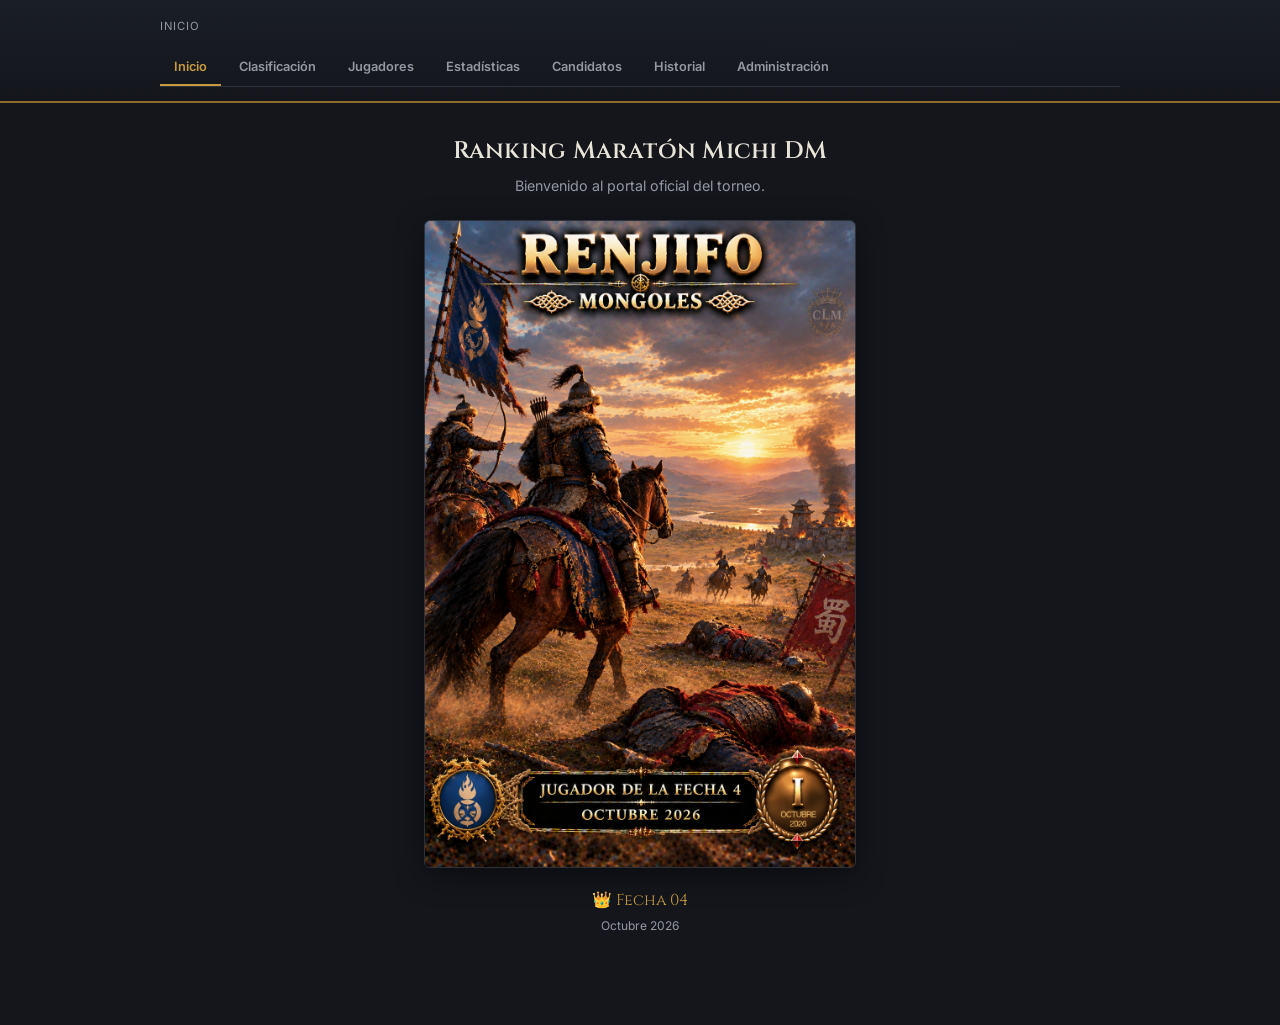
==== index.html @ d0046909 "Update index.html" ====
<!DOCTYPE html>
<html lang="es">
<head>
<!-- Google Tag Manager -->
<script>(function(w,d,s,l,i){w[l]=w[l]||[];w[l].push({'gtm.start':
new Date().getTime(),event:'gtm.js'});var f=d.getElementsByTagName(s)[0],
j=d.createElement(s),dl=l!='dataLayer'?'&l='+l:'';j.async=true;j.src=
'https://www.googletagmanager.com/gtm.js?id='+i+dl;f.parentNode.insertBefore(j,f);
})(window,document,'script','dataLayer','GTM-WNLR39PS');</script>
<!-- End Google Tag Manager -->

<meta charset="UTF-8">
<meta name="viewport" content="width=device-width, initial-scale=1.0">
<title>Inicio — Comunidad AoE II</title>
<link rel="icon" href="data:,">
<link rel="stylesheet" href="css/estilo.css">

<!-- Configuración PWA e Ícono de Inicio -->
<link rel="manifest" href="manifest.json">
<meta name="theme-color" content="#14161c">
<meta name="mobile-web-app-capable" content="yes">
<meta name="apple-mobile-web-app-status-bar-style" content="black-translucent">
<meta name="apple-mobile-web-app-title" content="Maratón Michi">
<link rel="apple-touch-icon" href="imagenes/icono-192.png">

<!-- Registro del Service Worker -->
<script>
  if ('serviceWorker' in navigator) {
    navigator.serviceWorker.register('./sw.js');
  }
</script>

<style>
  .bienvenida { text-align: center; padding: 10px 0 24px; }
  .bienvenida h1 { font-size: 1.6rem; color: var(--text); margin-bottom: 6px; }
  .bienvenida .lema { color: var(--text-dim); font-size: 0.95rem; }
  .galardon-destacado { text-align: center; }
  .galardon-destacado img {
    max-width: 100%; max-height: 72vh; border-radius: 6px;
    border: 1px solid var(--line); box-shadow: 0 8px 30px rgba(0,0,0,0.45);
  }
  .galardon-destacado .etiqueta {
    margin-top: 14px; font-family: 'Cinzel', serif; color: var(--gold); font-size: 1.05rem;
  }
  .galardon-destacado .subetiqueta { color: var(--text-dim); font-size: 0.8rem; margin-top: 4px; }
</style>
</head>
<body>
<!-- Google Tag Manager (noscript) -->
<noscript><iframe src="https://www.googletagmanager.com/ns.html?id=GTM-WNLR39PS"
height="0" width="0" style="display:none;visibility:hidden"></iframe></noscript>
<!-- End Google Tag Manager (noscript) -->

<header class="topbar">
  <div class="brand">
    <span class="sub">Inicio</span>
  </div>
  <nav class="tabs">
    <a href="index.html" class="active">Inicio</a>
    <a href="clasificacion.html">Clasificación</a>
    <a href="jugador.html">Jugadores</a>
    <a href="estadisticas.html">Estadísticas</a>
    <a href="candidatos.html">Candidatos</a>
    <a href="historial.html">Historial</a>
    <a href="admin.html">Administración</a>
  </nav>
</header>

<main>
  <div class="bienvenida">
    <h1>Ranking Maratón Michi DM</h1>
    <div class="lema">Bienvenido al portal oficial del torneo.</div>
  </div>

  <div id="contenedor-galardon" class="galardon-destacado">
    <div class="empty-state">Cargando…</div>
  </div>
</main>

<nav class="mobile-nav">
  <a href="index.html" class="active"><span class="icon">🏠</span>Inicio</a>
  <a href="clasificacion.html"><span class="icon">🏆</span>Ranking</a>
  <a href="jugador.html"><span class="icon">🧑‍🤝‍🧑</span>Jugadores</a>
  <a href="estadisticas.html"><span class="icon">📈</span>Stats</a>
  <a href="candidatos.html"><span class="icon">⭐</span>Candidatos</a>
  <a href="historial.html"><span class="icon">📜</span>Historial</a>
</nav>

<script src="js/datos.js"></script>
<script>
(async function init() {
  const datos = await cargarDatos();
  const cont = document.getElementById("contenedor-galardon");

  const lista = datos.jornadasImagenes || [];
  const conGalardon = lista.filter(j => j.imagenGalardon);
  if (conGalardon.length === 0) {
    cont.innerHTML = `<div class="empty-state">Todavía no se ha publicado ningún galardón.</div>`;
    return;
  }

  conGalardon.sort((a, b) =>
    claveOrden({ anio: b.anio, mes: b.mes, jornada: b.jornada, numeroPartida: 0 }) -
    claveOrden({ anio: a.anio, mes: a.mes, jornada: a.jornada, numeroPartida: 0 })
  );
  const ultima = conGalardon[0];

  cont.innerHTML = `
    <img src="${ultima.imagenGalardon}" alt="Galardón ${ultima.jornada}">
    <div class="etiqueta">👑 ${ultima.jornada}</div>
    <div class="subetiqueta">${NOMBRES_MES[ultima.mes]} ${ultima.anio}</div>
  `;
})();
</script>
</body>
</html>
---- css/estilo.css ----
@import url('https://fonts.googleapis.com/css2?family=Cinzel:wght@500;600;700&family=Inter:wght@400;500;600;700&display=swap');

:root {
  --bg: #14161c;
  --panel: #1c2027;
  --panel-raised: #232833;
  --line: #2c313c;
  --gold: #c69b3d;
  --gold-dim: #8a6d2c;
  --patina: #3f7069;
  --patina-bright: #5fa89e;
  --text: #e9e4d8;
  --text-dim: #9498a3;
  --win: #5fa87a;
  --loss: #b0554f;
  --radius: 3px;
}

* { box-sizing: border-box; }

html, body {
  margin: 0;
  padding: 0;
  background: var(--bg);
  color: var(--text);
  font-family: 'Inter', sans-serif;
  font-size: 15px;
  line-height: 1.5;
}

h1, h2, h3, .display {
  font-family: 'Cinzel', serif;
  font-weight: 600;
  letter-spacing: 0.01em;
  color: var(--text);
  margin: 0;
}

a { color: var(--patina-bright); text-decoration: none; }
a:hover { text-decoration: underline; }

/* ---------- Cabecera ---------- */
.topbar {
  background: linear-gradient(180deg, #1a1e26 0%, #14161c 100%);
  border-bottom: 2px solid var(--gold-dim);
  padding: 18px 20px 14px;
}
.topbar .brand {
  display: flex;
  align-items: baseline;
  gap: 10px;
  max-width: 960px;
  margin: 0 auto;
}
.topbar .brand h1 {
  font-size: 1.3rem;
  color: var(--gold);
}
.topbar .brand .sub {
  font-size: 0.75rem;
  color: var(--text-dim);
  text-transform: uppercase;
  letter-spacing: 0.08em;
}

nav.tabs {
  max-width: 960px;
  margin: 14px auto 0;
  display: flex;
  gap: 4px;
  border-bottom: 1px solid var(--line);
  overflow-x: auto;
}
nav.tabs a {
  color: var(--text-dim);
  font-size: 0.85rem;
  font-weight: 600;
  padding: 8px 14px;
  border-bottom: 2px solid transparent;
  white-space: nowrap;
}
nav.tabs a.active, nav.tabs a:hover {
  color: var(--gold);
  border-bottom-color: var(--gold);
  text-decoration: none;
}

/* ---------- Layout general ---------- */
main {
  max-width: 960px;
  margin: 0 auto;
  padding: 20px 16px 90px;
}

.section-head {
  display: flex;
  justify-content: space-between;
  align-items: baseline;
  margin-bottom: 12px;
  flex-wrap: wrap;
  gap: 8px;
}
.section-head h2 { font-size: 1.05rem; }
.section-head .meta { font-size: 0.8rem; color: var(--text-dim); }

.filters {
  display: flex;
  gap: 10px;
  align-items: center;
  margin-bottom: 16px;
  flex-wrap: wrap;
}
.filters select {
  background: var(--panel-raised);
  color: var(--text);
  border: 1px solid var(--line);
  border-radius: var(--radius);
  padding: 6px 10px;
  font-family: inherit;
  font-size: 0.85rem;
}

/* ---------- Tabla de clasificación ---------- */
.standings {
  border: 1px solid var(--line);
  border-radius: var(--radius);
  overflow: hidden;
  background: var(--panel);
}
.standings-row {
  display: grid;
  grid-template-columns: 34px 1fr auto;
  align-items: center;
  gap: 12px;
  padding: 11px 14px;
  border-bottom: 1px solid var(--line);
  border-left: 3px solid transparent;
}
.standings-row:last-child { border-bottom: none; }
.standings-row:hover { background: var(--panel-raised); }
.standings-row.rank-1 { border-left-color: var(--gold); }
.standings-row.rank-2 { border-left-color: #a3a8b3; }
.standings-row.rank-3 { border-left-color: #a06a3d; }

.rank-num {
  font-family: 'Cinzel', serif;
  font-size: 1.05rem;
  color: var(--text-dim);
  text-align: center;
}
.rank-1 .rank-num { color: var(--gold); }

.player-cell .name {
  font-weight: 600;
  font-size: 0.95rem;
}
.player-cell .name a { color: var(--text); }
.player-cell .subline {
  font-size: 0.75rem;
  color: var(--text-dim);
  margin-top: 2px;
}

.stat-cell {
  text-align: right;
  display: flex;
  gap: 16px;
  align-items: baseline;
}
.stat-cell .pts {
  font-size: 1.1rem;
  font-weight: 700;
  color: var(--gold);
  min-width: 34px;
}
.stat-cell .vpj {
  font-size: 0.75rem;
  color: var(--text-dim);
}

/* ---------- Tarjetas de perfil ---------- */
.profile-header {
  display: flex;
  align-items: center;
  gap: 16px;
  margin-bottom: 18px;
  padding-bottom: 16px;
  border-bottom: 1px solid var(--line);
}
.profile-header .avatar {
  width: 56px;
  height: 56px;
  border-radius: 50%;
  background: linear-gradient(135deg, var(--gold-dim), var(--patina));
  display: flex;
  align-items: center;
  justify-content: center;
  font-family: 'Cinzel', serif;
  font-size: 1.4rem;
  font-weight: 700;
  color: var(--bg);
  flex-shrink: 0;
}
.profile-header h1 { font-size: 1.4rem; }
.profile-header .tagline { font-size: 0.8rem; color: var(--text-dim); margin-top: 3px; }

.stat-grid {
  display: grid;
  grid-template-columns: repeat(auto-fit, minmax(100px, 1fr));
  gap: 1px;
  background: var(--line);
  border: 1px solid var(--line);
  border-radius: var(--radius);
  overflow: hidden;
  margin-bottom: 20px;
}
.stat-tile {
  background: var(--panel);
  padding: 12px 10px;
  text-align: center;
}
.stat-tile .num {
  font-family: 'Cinzel', serif;
  font-size: 1.3rem;
  color: var(--gold);
  display: block;
}
.stat-tile .label {
  font-size: 0.68rem;
  color: var(--text-dim);
  margin-top: 3px;
  display: block;
}

.breakdown-list { display: flex; flex-direction: column; gap: 8px; margin-bottom: 22px; }
.breakdown-row {
  display: grid;
  grid-template-columns: 1fr auto 60px;
  align-items: center;
  gap: 10px;
  font-size: 0.85rem;
}
.breakdown-row .bar-track {
  grid-column: 1 / -1;
  height: 6px;
  background: var(--panel-raised);
  border-radius: 3px;
  overflow: hidden;
  margin-top: 2px;
}
.breakdown-row .bar-fill { height: 100%; background: var(--patina); }
.breakdown-row .wr { text-align: right; color: var(--text-dim); font-size: 0.78rem; }

.match-item {
  display: flex;
  justify-content: space-between;
  align-items: center;
  padding: 10px 0;
  border-bottom: 1px solid var(--line);
  font-size: 0.85rem;
}
.match-item:last-child { border-bottom: none; }
.match-badge {
  display: inline-block;
  width: 8px; height: 8px;
  border-radius: 50%;
  margin-right: 8px;
}
.match-badge.win { background: var(--win); }
.match-badge.loss { background: var(--loss); }
.match-item .match-meta { color: var(--text-dim); font-size: 0.75rem; }

/* ---------- Formularios / Admin ---------- */
.panel {
  background: var(--panel);
  border: 1px solid var(--line);
  border-radius: var(--radius);
  padding: 16px;
  margin-bottom: 18px;
}
.panel h3 { font-size: 0.95rem; margin-bottom: 10px; color: var(--gold); }
.panel p.hint { font-size: 0.8rem; color: var(--text-dim); margin: 0 0 10px; }

textarea, input[type=text], input[type=number] {
  width: 100%;
  background: var(--bg);
  color: var(--text);
  border: 1px solid var(--line);
  border-radius: var(--radius);
  padding: 8px 10px;
  font-family: 'Inter', monospace;
  font-size: 0.85rem;
}
textarea { min-height: 140px; resize: vertical; }

.btn {
  display: inline-block;
  background: var(--gold);
  color: #17130a;
  border: none;
  border-radius: var(--radius);
  padding: 9px 16px;
  font-weight: 700;
  font-size: 0.85rem;
  cursor: pointer;
  font-family: 'Inter', sans-serif;
}
.btn:hover { background: #d9ac48; }
.btn.secondary { background: var(--panel-raised); color: var(--text); border: 1px solid var(--line); }
.btn.secondary:hover { background: var(--line); }

.empty-state {
  text-align: center;
  padding: 40px 20px;
  color: var(--text-dim);
  font-size: 0.9rem;
}

/* ---------- Bottom nav móvil ---------- */
.mobile-nav { display: none; }
@media (max-width: 640px) {
  nav.tabs { display: none; }
  .mobile-nav {
    display: flex;
    position: fixed;
    bottom: 0; left: 0; width: 100%;
    background: var(--panel);
    border-top: 1px solid var(--line);
    justify-content: space-around;
    padding: 8px 0;
    z-index: 100;
  }
  .mobile-nav a {
    display: flex;
    flex-direction: column;
    align-items: center;
    gap: 2px;
    color: var(--text-dim);
    font-size: 0.62rem;
    font-weight: 600;
  }
  .mobile-nav a.active { color: var(--gold); }
  .mobile-nav .icon { font-size: 1.1rem; }
}
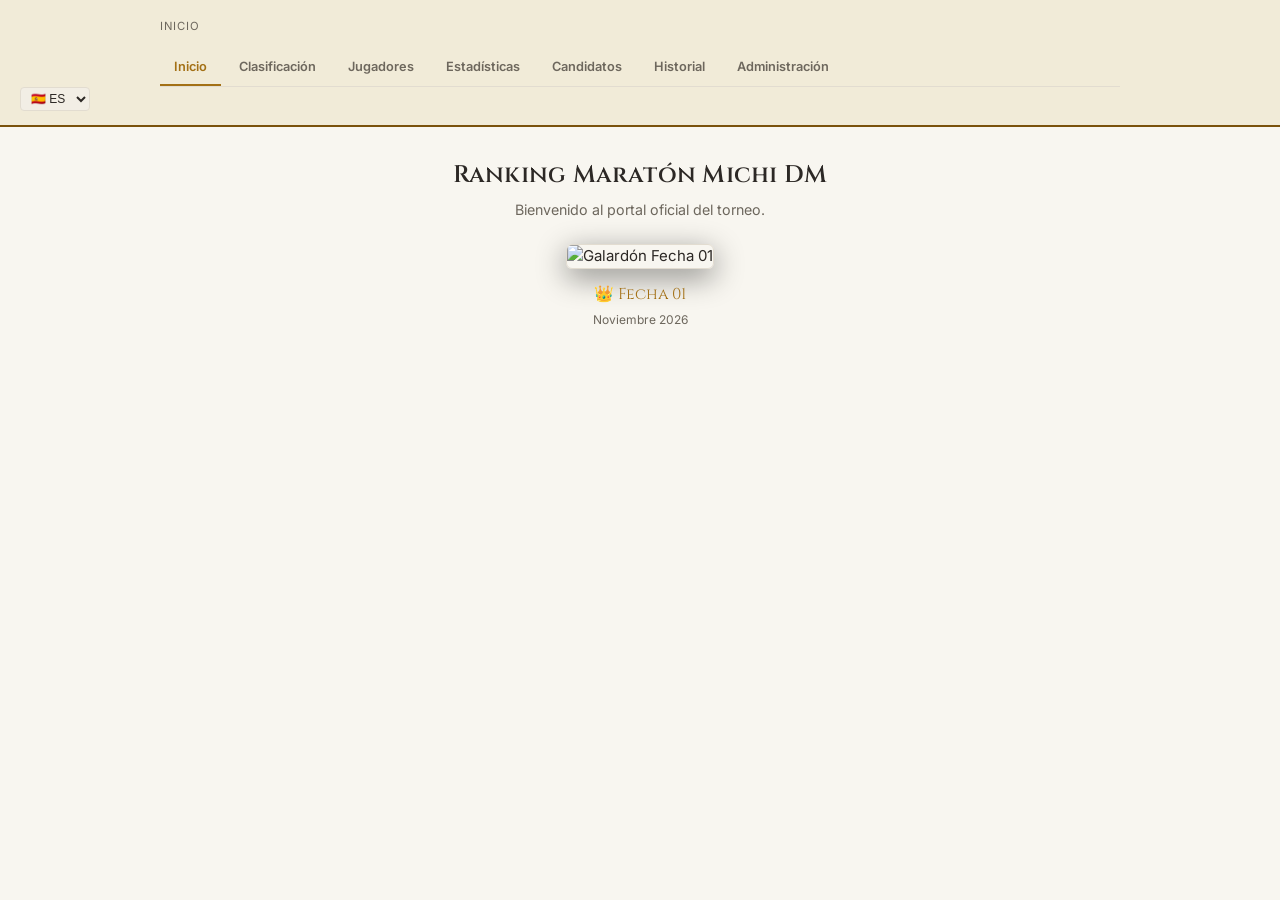
==== commit 6f028f2f: "Update index.html" ====
--- a/index.html
+++ b/index.html
@@ -112,5 +112,6 @@
   `;
 })();
 </script>
+<script src="js/idiomas.js"></script>
 </body>
 </html>
--- a/css/estilo.css
+++ b/css/estilo.css
@@ -1,19 +1,19 @@
 @import url('https://fonts.googleapis.com/css2?family=Cinzel:wght@500;600;700&family=Inter:wght@400;500;600;700&display=swap');
 
 :root {
-  --bg: #14161c;
-  --panel: #1c2027;
-  --panel-raised: #232833;
-  --line: #2c313c;
-  --gold: #c69b3d;
-  --gold-dim: #8a6d2c;
-  --patina: #3f7069;
-  --patina-bright: #5fa89e;
-  --text: #e9e4d8;
-  --text-dim: #9498a3;
-  --win: #5fa87a;
-  --loss: #b0554f;
-  --radius: 3px;
+  --bg: #f8f6f0;            /* Fondo general pergamino claro estilo AoE II Companion */
+  --panel: #ffffff;         /* Fondo de paneles y tarjetas blanco puro */
+  --panel-raised: #f2eee5;  /* Fondo de encabezados y elementos elevados */
+  --line: #e2dcd0;          /* Líneas de rejilla y bordes suavemente marcados */
+  --gold: #a37015;          /* Oro/Madera oscuro para encabezados y nombres clave */
+  --gold-dim: #7a520c;      /* Tono oro más profundo para detalles */
+  --patina: #2c5e56;        /* Tono azul/verde medieval */
+  --patina-bright: #1d7266; /* Enlaces y contrastes principales */
+  --text: #2c2825;          /* Texto principal en gris/negro muy oscuro */
+  --text-dim: #6d675d;      /* Texto secundario y metadatos */
+  --win: #2d804e;           /* Verde de victoria contrastado para fondo claro */
+  --loss: #c0392b;          /* Rojo de derrota contrastado para fondo claro */
+  --radius: 4px;
 }
 
 * { box-sizing: border-box; }
@@ -41,7 +41,7 @@
 
 /* ---------- Cabecera ---------- */
 .topbar {
-  background: linear-gradient(180deg, #1a1e26 0%, #14161c 100%);
+  background: #f1ebd8;
   border-bottom: 2px solid var(--gold-dim);
   padding: 18px 20px 14px;
 }
@@ -54,7 +54,7 @@
 }
 .topbar .brand h1 {
   font-size: 1.3rem;
-  color: var(--gold);
+  color: var(--gold-dim);
 }
 .topbar .brand .sub {
   font-size: 0.75rem;
@@ -111,13 +111,14 @@
   flex-wrap: wrap;
 }
 .filters select {
-  background: var(--panel-raised);
+  background: #ffffff;
   color: var(--text);
   border: 1px solid var(--line);
   border-radius: var(--radius);
   padding: 6px 10px;
   font-family: inherit;
   font-size: 0.85rem;
+  box-shadow: 0 1px 2px rgba(0,0,0,0.05);
 }
 
 /* ---------- Tabla de clasificación ---------- */
@@ -126,6 +127,7 @@
   border-radius: var(--radius);
   overflow: hidden;
   background: var(--panel);
+  box-shadow: 0 2px 5px rgba(0,0,0,0.03);
 }
 .standings-row {
   display: grid;
@@ -139,8 +141,8 @@
 .standings-row:last-child { border-bottom: none; }
 .standings-row:hover { background: var(--panel-raised); }
 .standings-row.rank-1 { border-left-color: var(--gold); }
-.standings-row.rank-2 { border-left-color: #a3a8b3; }
-.standings-row.rank-3 { border-left-color: #a06a3d; }
+.standings-row.rank-2 { border-left-color: #7f8c8d; }
+.standings-row.rank-3 { border-left-color: #d35400; }
 
 .rank-num {
   font-family: 'Cinzel', serif;
@@ -198,7 +200,7 @@
   font-family: 'Cinzel', serif;
   font-size: 1.4rem;
   font-weight: 700;
-  color: var(--bg);
+  color: #ffffff;
   flex-shrink: 0;
 }
 .profile-header h1 { font-size: 1.4rem; }
@@ -277,13 +279,14 @@
   border-radius: var(--radius);
   padding: 16px;
   margin-bottom: 18px;
+  box-shadow: 0 1px 3px rgba(0,0,0,0.03);
 }
 .panel h3 { font-size: 0.95rem; margin-bottom: 10px; color: var(--gold); }
 .panel p.hint { font-size: 0.8rem; color: var(--text-dim); margin: 0 0 10px; }
 
 textarea, input[type=text], input[type=number] {
   width: 100%;
-  background: var(--bg);
+  background: #ffffff;
   color: var(--text);
   border: 1px solid var(--line);
   border-radius: var(--radius);
@@ -296,7 +299,7 @@
 .btn {
   display: inline-block;
   background: var(--gold);
-  color: #17130a;
+  color: #ffffff;
   border: none;
   border-radius: var(--radius);
   padding: 9px 16px;
@@ -305,9 +308,9 @@
   cursor: pointer;
   font-family: 'Inter', sans-serif;
 }
-.btn:hover { background: #d9ac48; }
+.btn:hover { background: var(--gold-dim); }
 .btn.secondary { background: var(--panel-raised); color: var(--text); border: 1px solid var(--line); }
-.btn.secondary:hover { background: var(--line); }
+.btn.secondary:hover { background: #e6e0d3; }
 
 .empty-state {
   text-align: center;
@@ -324,11 +327,12 @@
     display: flex;
     position: fixed;
     bottom: 0; left: 0; width: 100%;
-    background: var(--panel);
+    background: #ffffff;
     border-top: 1px solid var(--line);
     justify-content: space-around;
     padding: 8px 0;
     z-index: 100;
+    box-shadow: 0 -2px 10px rgba(0,0,0,0.05);
   }
   .mobile-nav a {
     display: flex;
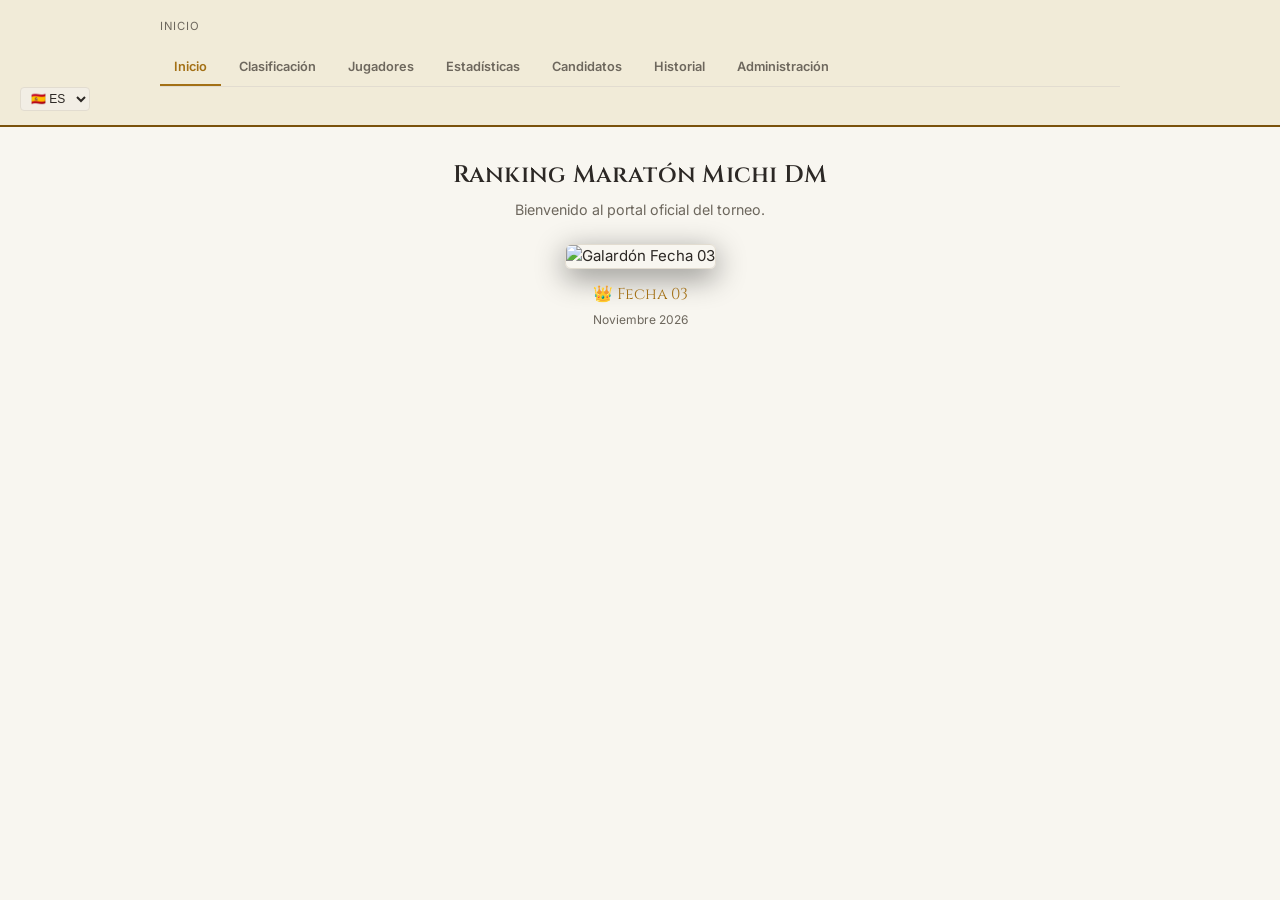
==== commit 379da98e: "Update index.html" ====
--- a/index.html
+++ b/index.html
@@ -93,7 +93,11 @@
   const cont = document.getElementById("contenedor-galardon");
 
   const lista = datos.jornadasImagenes || [];
-  const conGalardon = lista.filter(j => j.imagenGalardon);
+  // Mapeamos para normalizar la ruta del galardón aceptando cualquiera de las dos claves
+  const conGalardon = lista
+    .map(j => ({ ...j, urlGalardon: j.imagenGalardon || j.galardon }))
+    .filter(j => j.urlGalardon);
+
   if (conGalardon.length === 0) {
     cont.innerHTML = `<div class="empty-state">Todavía no se ha publicado ningún galardón.</div>`;
     return;
@@ -106,7 +110,7 @@
   const ultima = conGalardon[0];
 
   cont.innerHTML = `
-    <img src="${ultima.imagenGalardon}" alt="Galardón ${ultima.jornada}">
+    <img src="${ultima.urlGalardon}" alt="Galardón ${ultima.jornada}">
     <div class="etiqueta">👑 ${ultima.jornada}</div>
     <div class="subetiqueta">${NOMBRES_MES[ultima.mes]} ${ultima.anio}</div>
   `;
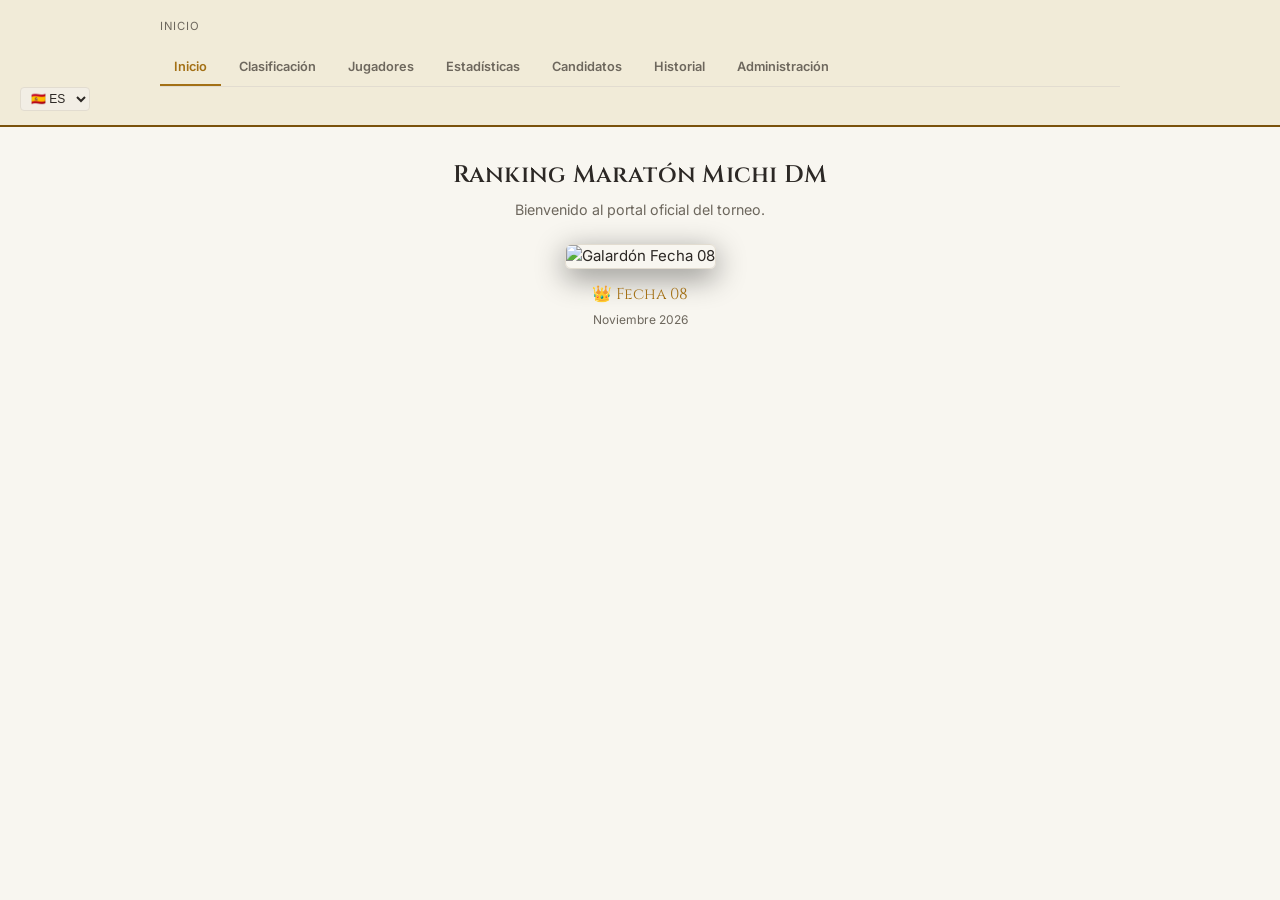
==== commit d542f27a: "Update index.html" ====
--- a/index.html
+++ b/index.html
@@ -11,7 +11,7 @@
 
 <meta charset="UTF-8">
 <meta name="viewport" content="width=device-width, initial-scale=1.0">
-<title>Inicio — Comunidad AoE II</title>
+<title data-i18n="title_index">Inicio — Comunidad AoE II</title>
 <link rel="icon" href="data:,">
 <link rel="stylesheet" href="css/estilo.css">
 
@@ -53,37 +53,37 @@
 
 <header class="topbar">
   <div class="brand">
-    <span class="sub">Inicio</span>
+    <span class="sub" data-i18n="nav_inicio">Inicio</span>
   </div>
   <nav class="tabs">
-    <a href="index.html" class="active">Inicio</a>
-    <a href="clasificacion.html">Clasificación</a>
-    <a href="jugador.html">Jugadores</a>
-    <a href="estadisticas.html">Estadísticas</a>
-    <a href="candidatos.html">Candidatos</a>
-    <a href="historial.html">Historial</a>
-    <a href="admin.html">Administración</a>
+    <a href="index.html" class="active" data-i18n="nav_inicio">Inicio</a>
+    <a href="clasificacion.html" data-i18n="nav_clasificacion">Clasificación</a>
+    <a href="jugador.html" data-i18n="nav_jugadores">Jugadores</a>
+    <a href="estadisticas.html" data-i18n="nav_estadisticas">Estadísticas</a>
+    <a href="candidatos.html" data-i18n="nav_candidatos">Candidatos</a>
+    <a href="historial.html" data-i18n="nav_historial">Historial</a>
+    <a href="admin.html" data-i18n="nav_admin">Administración</a>
   </nav>
 </header>
 
 <main>
   <div class="bienvenida">
-    <h1>Ranking Maratón Michi DM</h1>
-    <div class="lema">Bienvenido al portal oficial del torneo.</div>
+    <h1 data-i18n="index_titulo_torneo">Ranking Maratón Michi DM</h1>
+    <div class="lema" data-i18n="index_lema">Bienvenido al portal oficial del torneo.</div>
   </div>
 
   <div id="contenedor-galardon" class="galardon-destacado">
-    <div class="empty-state">Cargando…</div>
+    <div class="empty-state" data-i18n="cargando">Cargando…</div>
   </div>
 </main>
 
 <nav class="mobile-nav">
-  <a href="index.html" class="active"><span class="icon">🏠</span>Inicio</a>
-  <a href="clasificacion.html"><span class="icon">🏆</span>Ranking</a>
-  <a href="jugador.html"><span class="icon">🧑‍🤝‍🧑</span>Jugadores</a>
-  <a href="estadisticas.html"><span class="icon">📈</span>Stats</a>
-  <a href="candidatos.html"><span class="icon">⭐</span>Candidatos</a>
-  <a href="historial.html"><span class="icon">📜</span>Historial</a>
+  <a href="index.html" class="active"><span class="icon">🏠</span><span data-i18n="nav_inicio">Inicio</span></a>
+  <a href="clasificacion.html"><span class="icon">🏆</span><span data-i18n="nav_clasificacion">Ranking</span></a>
+  <a href="jugador.html"><span class="icon">🧑‍🤝‍🧑</span><span data-i18n="nav_jugadores">Jugadores</span></a>
+  <a href="estadisticas.html"><span class="icon">📈</span><span data-i18n="nav_estadisticas">Stats</span></a>
+  <a href="candidatos.html"><span class="icon">⭐</span><span data-i18n="nav_candidatos">Candidatos</span></a>
+  <a href="historial.html"><span class="icon">📜</span><span data-i18n="nav_historial">Historial</span></a>
 </nav>
 
 <script src="js/datos.js"></script>
@@ -93,13 +93,13 @@
   const cont = document.getElementById("contenedor-galardon");
 
   const lista = datos.jornadasImagenes || [];
-  // Mapeamos para normalizar la ruta del galardón aceptando cualquiera de las dos claves
   const conGalardon = lista
     .map(j => ({ ...j, urlGalardon: j.imagenGalardon || j.galardon }))
     .filter(j => j.urlGalardon);
 
   if (conGalardon.length === 0) {
-    cont.innerHTML = `<div class="empty-state">Todavía no se ha publicado ningún galardón.</div>`;
+    cont.innerHTML = `<div class="empty-state" data-i18n="sin_galardon">Todavía no se ha publicado ningún galardón.</div>`;
+    if (typeof traducirPagina === 'function') traducirPagina();
     return;
   }
 
@@ -109,11 +109,18 @@
   );
   const ultima = conGalardon[0];
 
+  const idiomaActual = localStorage.getItem('idioma_torneo') || 'es';
+  const nombreMes = (typeof NOMBRES_MES_IDIOMA === 'function') 
+    ? NOMBRES_MES_IDIOMA(ultima.mes, idiomaActual) 
+    : (NOMBRES_MES[ultima.mes] || ultima.mes);
+
   cont.innerHTML = `
     <img src="${ultima.urlGalardon}" alt="Galardón ${ultima.jornada}">
     <div class="etiqueta">👑 ${ultima.jornada}</div>
-    <div class="subetiqueta">${NOMBRES_MES[ultima.mes]} ${ultima.anio}</div>
+    <div class="subetiqueta">${nombreMes} ${ultima.anio}</div>
   `;
+  
+  if (typeof traducirPagina === 'function') traducirPagina();
 })();
 </script>
 <script src="js/idiomas.js"></script>
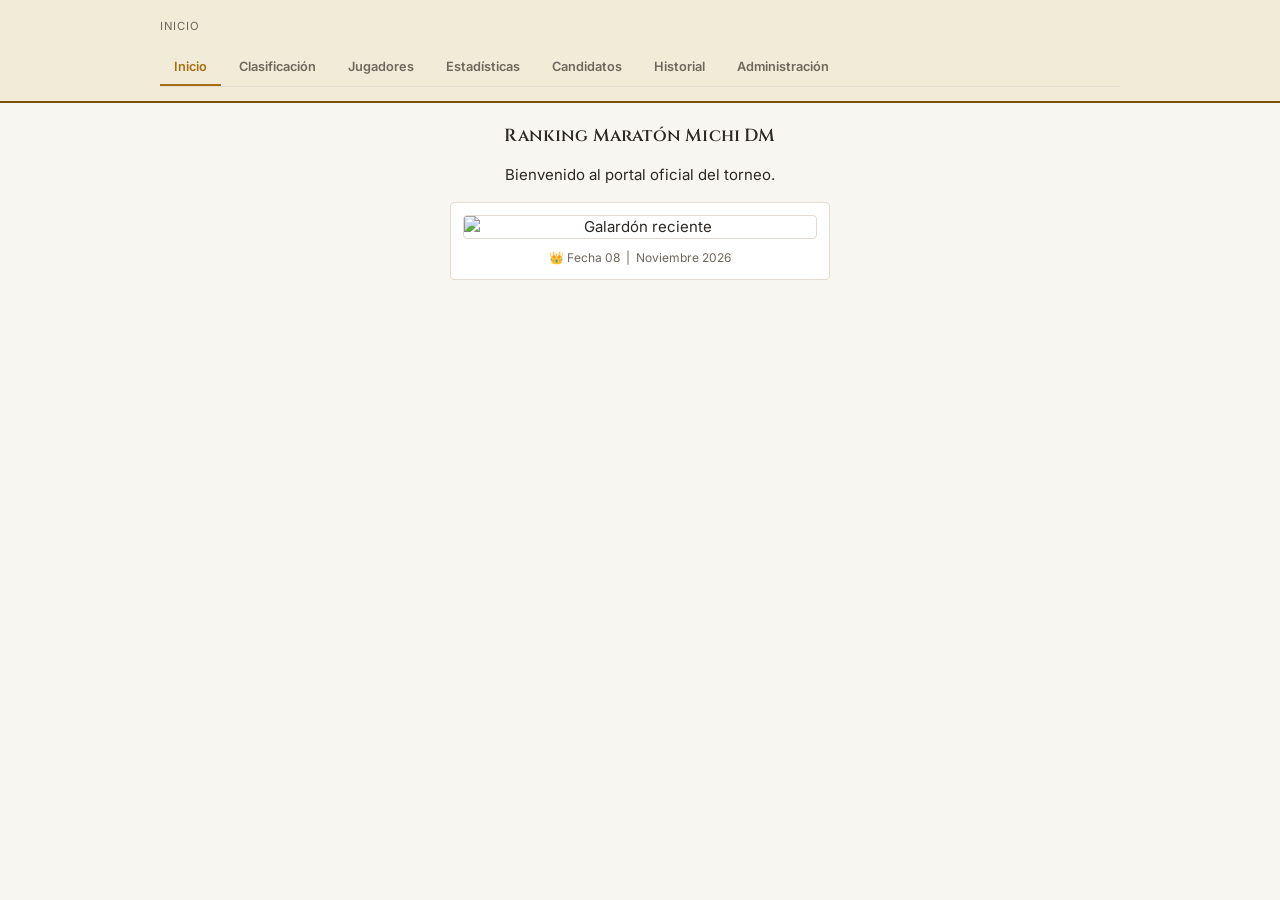
==== commit fb76516f: "Update index.html" ====
--- a/index.html
+++ b/index.html
@@ -11,7 +11,7 @@
 
 <meta charset="UTF-8">
 <meta name="viewport" content="width=device-width, initial-scale=1.0">
-<title data-i18n="title_index">Inicio — Comunidad AoE II</title>
+<title data-i18n="nav_inicio">Inicio — Comunidad AoE II</title>
 <link rel="icon" href="data:,">
 <link rel="stylesheet" href="css/estilo.css">
 
@@ -30,19 +30,11 @@
   }
 </script>
 
+<script src="https://cdnjs.cloudflare.com/ajax/libs/html2canvas/1.4.1/html2canvas.min.js"></script>
 <style>
-  .bienvenida { text-align: center; padding: 10px 0 24px; }
-  .bienvenida h1 { font-size: 1.6rem; color: var(--text); margin-bottom: 6px; }
-  .bienvenida .lema { color: var(--text-dim); font-size: 0.95rem; }
-  .galardon-destacado { text-align: center; }
-  .galardon-destacado img {
-    max-width: 100%; max-height: 72vh; border-radius: 6px;
-    border: 1px solid var(--line); box-shadow: 0 8px 30px rgba(0,0,0,0.45);
-  }
-  .galardon-destacado .etiqueta {
-    margin-top: 14px; font-family: 'Cinzel', serif; color: var(--gold); font-size: 1.05rem;
-  }
-  .galardon-destacado .subetiqueta { color: var(--text-dim); font-size: 0.8rem; margin-top: 4px; }
+  .card-container { display: flex; flex-direction: column; align-items: center; margin-top: 15px; }
+  .card-wrapper { max-width: 380px; width: 100%; background: var(--panel); border: 1px solid var(--line); border-radius: var(--radius); padding: 12px; text-align: center; }
+  .card-wrapper img { width: 100%; height: auto; border-radius: var(--radius); border: 1px solid var(--line); margin-bottom: 10px; display: block; }
 </style>
 </head>
 <body>
@@ -67,15 +59,23 @@
 </header>
 
 <main>
-  <div class="bienvenida">
-    <h1 data-i18n="index_titulo_torneo">Ranking Maratón Michi DM</h1>
-    <div class="lema" data-i18n="index_lema">Bienvenido al portal oficial del torneo.</div>
+  <div style="text-align: center; margin-bottom: 15px;">
+    <h3 data-i18n="titulo_principal">Ranking Maratón Michi DM</h3>
+    <p class="hint" data-i18n="subtitulo_bienvenida">Bienvenido al portal oficial del torneo.</p>
   </div>
 
-  <div id="contenedor-galardon" class="galardon-destacado">
+  <div id="contenedor-inicio" class="card-container">
     <div class="empty-state" data-i18n="cargando">Cargando…</div>
   </div>
 </main>
+
+<!-- Modal para ver imágenes en grande si se requiere -->
+<div id="modal-imagen" class="modal-overlay" onclick="cerrarModal()" style="display:none; position:fixed; top:0; left:0; width:100%; height:100%; background:rgba(0,0,0,0.8); z-index:1000; justify-content:center; align-items:center; padding:15px;">
+  <div class="modal-content" onclick="event.stopPropagation()" style="background:var(--panel); border:1px solid var(--line); border-radius:var(--radius); max-width:90%; max-height:90vh; overflow:auto; padding:16px; text-align:center; position:relative;">
+    <button class="modal-close" onclick="cerrarModal()" style="position:absolute; top:10px; right:12px; background:var(--panel-raised); color:var(--text); border:1px solid var(--line); border-radius:50%; width:30px; height:30px; font-weight:bold; cursor:pointer;">×</button>
+    <img id="modal-img-src" src="" alt="Vista previa" style="max-width:100%; height:auto; border-radius:var(--radius);">
+  </div>
+</div>
 
 <nav class="mobile-nav">
   <a href="index.html" class="active"><span class="icon">🏠</span><span data-i18n="nav_inicio">Inicio</span></a>
@@ -88,40 +88,47 @@
 
 <script src="js/datos.js"></script>
 <script>
-(async function init() {
+async function initInicio() {
   const datos = await cargarDatos();
-  const cont = document.getElementById("contenedor-galardon");
+  const jornadasImgs = datos.jornadasImagenes || [];
+  const cont = document.getElementById("contenedor-inicio");
+  const idiomaActual = localStorage.getItem('idioma_sitio') || 'es';
 
-  const lista = datos.jornadasImagenes || [];
-  const conGalardon = lista
-    .map(j => ({ ...j, urlGalardon: j.imagenGalardon || j.galardon }))
-    .filter(j => j.urlGalardon);
-
-  if (conGalardon.length === 0) {
-    cont.innerHTML = `<div class="empty-state" data-i18n="sin_galardon">Todavía no se ha publicado ningún galardón.</div>`;
-    if (typeof traducirPagina === 'function') traducirPagina();
+  if (jornadasImgs.length === 0) {
+    cont.innerHTML = `<div class="empty-state">${idiomaActual === 'en' ? 'No recent matches or awards registered.' : 'No hay partidas ni galardones recientes registrados.'}</div>`;
     return;
   }
 
-  conGalardon.sort((a, b) =>
-    claveOrden({ anio: b.anio, mes: b.mes, jornada: b.jornada, numeroPartida: 0 }) -
-    claveOrden({ anio: a.anio, mes: a.mes, jornada: a.jornada, numeroPartida: 0 })
-  );
-  const ultima = conGalardon[0];
+  // Ordenar para obtener la última jornada con imagen de galardón configurada
+  const ultimas = [...jornadasImgs].reverse();
+  const ultimaConImg = ultimas.find(j => j.galardon || j.imagenGalardon);
 
-  const idiomaActual = localStorage.getItem('idioma_torneo') || 'es';
-  const nombreMes = (typeof NOMBRES_MES_IDIOMA === 'function') 
-    ? NOMBRES_MES_IDIOMA(ultima.mes, idiomaActual) 
-    : (NOMBRES_MES[ultima.mes] || ultima.mes);
+  if (!ultimaConImg) {
+    cont.innerHTML = `<div class="empty-state">${idiomaActual === 'en' ? 'No awards banner available.' : 'No hay banner de galardón disponible.'}</div>`;
+    return;
+  }
+
+  const imgGal = ultimaConImg.galardon || ultimaConImg.imagenGalardon;
+  const nombreMes = (typeof NOMBRES_MES_IDIOMA === 'function') ? NOMBRES_MES_IDIOMA(ultimaConImg.mes, idiomaActual) : (NOMBRES_MES[ultimaConImg.mes] || "");
 
   cont.innerHTML = `
-    <img src="${ultima.urlGalardon}" alt="Galardón ${ultima.jornada}">
-    <div class="etiqueta">👑 ${ultima.jornada}</div>
-    <div class="subetiqueta">${nombreMes} ${ultima.anio}</div>
+    <div class="card-wrapper" id="card-galardon-reciente">
+      <img src="${imgGal}" alt="Galardón reciente">
+      <div style="font-size:0.8rem; color:var(--text-dim); margin-top:4px;">
+        👑 ${ultimaConImg.jornada} &nbsp;|&nbsp; ${nombreMes} ${ultimaConImg.anio}
+      </div>
+    </div>
   `;
-  
   if (typeof traducirPagina === 'function') traducirPagina();
-})();
+}
+
+function cerrarModal() {
+  document.getElementById("modal-imagen").style.display = "none";
+}
+
+document.addEventListener("DOMContentLoaded", () => {
+  initInicio();
+});
 </script>
 <script src="js/idiomas.js"></script>
 </body>
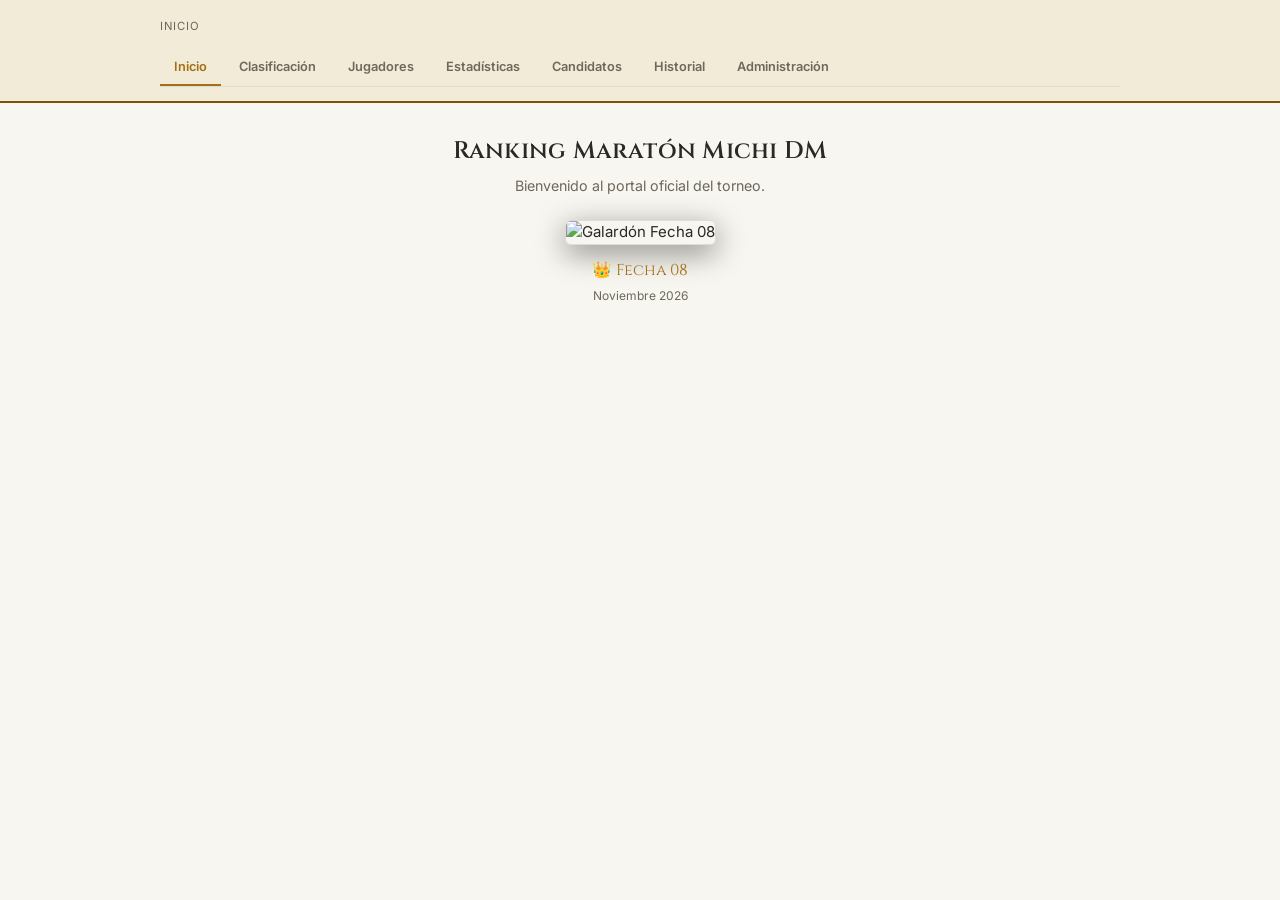
==== commit a4631123: "Update index.html" ====
--- a/index.html
+++ b/index.html
@@ -11,7 +11,7 @@
 
 <meta charset="UTF-8">
 <meta name="viewport" content="width=device-width, initial-scale=1.0">
-<title data-i18n="nav_inicio">Inicio — Comunidad AoE II</title>
+<title>Inicio — Comunidad AoE II</title>
 <link rel="icon" href="data:,">
 <link rel="stylesheet" href="css/estilo.css">
 
@@ -30,11 +30,19 @@
   }
 </script>
 
-<script src="https://cdnjs.cloudflare.com/ajax/libs/html2canvas/1.4.1/html2canvas.min.js"></script>
 <style>
-  .card-container { display: flex; flex-direction: column; align-items: center; margin-top: 15px; }
-  .card-wrapper { max-width: 380px; width: 100%; background: var(--panel); border: 1px solid var(--line); border-radius: var(--radius); padding: 12px; text-align: center; }
-  .card-wrapper img { width: 100%; height: auto; border-radius: var(--radius); border: 1px solid var(--line); margin-bottom: 10px; display: block; }
+  .bienvenida { text-align: center; padding: 10px 0 24px; }
+  .bienvenida h1 { font-size: 1.6rem; color: var(--text); margin-bottom: 6px; }
+  .bienvenida .lema { color: var(--text-dim); font-size: 0.95rem; }
+  .galardon-destacado { text-align: center; }
+  .galardon-destacado img {
+    max-width: 100%; max-height: 72vh; border-radius: 6px;
+    border: 1px solid var(--line); box-shadow: 0 8px 30px rgba(0,0,0,0.45);
+  }
+  .galardon-destacado .etiqueta {
+    margin-top: 14px; font-family: 'Cinzel', serif; color: var(--gold); font-size: 1.05rem;
+  }
+  .galardon-destacado .subetiqueta { color: var(--text-dim); font-size: 0.8rem; margin-top: 4px; }
 </style>
 </head>
 <body>
@@ -45,90 +53,68 @@
 
 <header class="topbar">
   <div class="brand">
-    <span class="sub" data-i18n="nav_inicio">Inicio</span>
+    <span class="sub">Inicio</span>
   </div>
   <nav class="tabs">
-    <a href="index.html" class="active" data-i18n="nav_inicio">Inicio</a>
-    <a href="clasificacion.html" data-i18n="nav_clasificacion">Clasificación</a>
-    <a href="jugador.html" data-i18n="nav_jugadores">Jugadores</a>
-    <a href="estadisticas.html" data-i18n="nav_estadisticas">Estadísticas</a>
-    <a href="candidatos.html" data-i18n="nav_candidatos">Candidatos</a>
-    <a href="historial.html" data-i18n="nav_historial">Historial</a>
-    <a href="admin.html" data-i18n="nav_admin">Administración</a>
+    <a href="index.html" class="active">Inicio</a>
+    <a href="clasificacion.html">Clasificación</a>
+    <a href="jugador.html">Jugadores</a>
+    <a href="estadisticas.html">Estadísticas</a>
+    <a href="candidatos.html">Candidatos</a>
+    <a href="historial.html">Historial</a>
+    <a href="admin.html">Administración</a>
   </nav>
 </header>
 
 <main>
-  <div style="text-align: center; margin-bottom: 15px;">
-    <h3 data-i18n="titulo_principal">Ranking Maratón Michi DM</h3>
-    <p class="hint" data-i18n="subtitulo_bienvenida">Bienvenido al portal oficial del torneo.</p>
+  <div class="bienvenida">
+    <h1>Ranking Maratón Michi DM</h1>
+    <div class="lema">Bienvenido al portal oficial del torneo.</div>
   </div>
 
-  <div id="contenedor-inicio" class="card-container">
-    <div class="empty-state" data-i18n="cargando">Cargando…</div>
+  <div id="contenedor-galardon" class="galardon-destacado">
+    <div class="empty-state">Cargando…</div>
   </div>
 </main>
 
-<!-- Modal para ver imágenes en grande si se requiere -->
-<div id="modal-imagen" class="modal-overlay" onclick="cerrarModal()" style="display:none; position:fixed; top:0; left:0; width:100%; height:100%; background:rgba(0,0,0,0.8); z-index:1000; justify-content:center; align-items:center; padding:15px;">
-  <div class="modal-content" onclick="event.stopPropagation()" style="background:var(--panel); border:1px solid var(--line); border-radius:var(--radius); max-width:90%; max-height:90vh; overflow:auto; padding:16px; text-align:center; position:relative;">
-    <button class="modal-close" onclick="cerrarModal()" style="position:absolute; top:10px; right:12px; background:var(--panel-raised); color:var(--text); border:1px solid var(--line); border-radius:50%; width:30px; height:30px; font-weight:bold; cursor:pointer;">×</button>
-    <img id="modal-img-src" src="" alt="Vista previa" style="max-width:100%; height:auto; border-radius:var(--radius);">
-  </div>
-</div>
-
 <nav class="mobile-nav">
-  <a href="index.html" class="active"><span class="icon">🏠</span><span data-i18n="nav_inicio">Inicio</span></a>
-  <a href="clasificacion.html"><span class="icon">🏆</span><span data-i18n="nav_clasificacion">Ranking</span></a>
-  <a href="jugador.html"><span class="icon">🧑‍🤝‍🧑</span><span data-i18n="nav_jugadores">Jugadores</span></a>
-  <a href="estadisticas.html"><span class="icon">📈</span><span data-i18n="nav_estadisticas">Stats</span></a>
-  <a href="candidatos.html"><span class="icon">⭐</span><span data-i18n="nav_candidatos">Candidatos</span></a>
-  <a href="historial.html"><span class="icon">📜</span><span data-i18n="nav_historial">Historial</span></a>
+  <a href="index.html" class="active"><span class="icon">🏠</span>Inicio</a>
+  <a href="clasificacion.html"><span class="icon">🏆</span>Ranking</a>
+  <a href="jugador.html"><span class="icon">🧑‍🤝‍🧑</span>Jugadores</a>
+  <a href="estadisticas.html"><span class="icon">📈</span>Stats</a>
+  <a href="candidatos.html"><span class="icon">⭐</span>Candidatos</a>
+  <a href="historial.html"><span class="icon">📜</span>Historial</a>
 </nav>
 
 <script src="js/datos.js"></script>
 <script>
-async function initInicio() {
+(async function init() {
   const datos = await cargarDatos();
-  const jornadasImgs = datos.jornadasImagenes || [];
-  const cont = document.getElementById("contenedor-inicio");
-  const idiomaActual = localStorage.getItem('idioma_sitio') || 'es';
+  const cont = document.getElementById("contenedor-galardon");
 
-  if (jornadasImgs.length === 0) {
-    cont.innerHTML = `<div class="empty-state">${idiomaActual === 'en' ? 'No recent matches or awards registered.' : 'No hay partidas ni galardones recientes registrados.'}</div>`;
+  const lista = datos.jornadasImagenes || [];
+  // Mapeamos para normalizar la ruta del galardón aceptando cualquiera de las dos claves
+  const conGalardon = lista
+    .map(j => ({ ...j, urlGalardon: j.imagenGalardon || j.galardon }))
+    .filter(j => j.urlGalardon);
+
+  if (conGalardon.length === 0) {
+    cont.innerHTML = `<div class="empty-state">Todavía no se ha publicado ningún galardón.</div>`;
     return;
   }
 
-  // Ordenar para obtener la última jornada con imagen de galardón configurada
-  const ultimas = [...jornadasImgs].reverse();
-  const ultimaConImg = ultimas.find(j => j.galardon || j.imagenGalardon);
-
-  if (!ultimaConImg) {
-    cont.innerHTML = `<div class="empty-state">${idiomaActual === 'en' ? 'No awards banner available.' : 'No hay banner de galardón disponible.'}</div>`;
-    return;
-  }
-
-  const imgGal = ultimaConImg.galardon || ultimaConImg.imagenGalardon;
-  const nombreMes = (typeof NOMBRES_MES_IDIOMA === 'function') ? NOMBRES_MES_IDIOMA(ultimaConImg.mes, idiomaActual) : (NOMBRES_MES[ultimaConImg.mes] || "");
+  conGalardon.sort((a, b) =>
+    claveOrden({ anio: b.anio, mes: b.mes, jornada: b.jornada, numeroPartida: 0 }) -
+    claveOrden({ anio: a.anio, mes: a.mes, jornada: a.jornada, numeroPartida: 0 })
+  );
+  const ultima = conGalardon[0];
 
   cont.innerHTML = `
-    <div class="card-wrapper" id="card-galardon-reciente">
-      <img src="${imgGal}" alt="Galardón reciente">
-      <div style="font-size:0.8rem; color:var(--text-dim); margin-top:4px;">
-        👑 ${ultimaConImg.jornada} &nbsp;|&nbsp; ${nombreMes} ${ultimaConImg.anio}
-      </div>
-    </div>
+    <img src="${ultima.urlGalardon}" alt="Galardón ${ultima.jornada}">
+    <div class="etiqueta">👑 ${ultima.jornada}</div>
+    <div class="subetiqueta">${NOMBRES_MES[ultima.mes]} ${ultima.anio}</div>
   `;
-  if (typeof traducirPagina === 'function') traducirPagina();
-}
-
-function cerrarModal() {
-  document.getElementById("modal-imagen").style.display = "none";
-}
-
-document.addEventListener("DOMContentLoaded", () => {
-  initInicio();
-});
+})();
 </script>
 <script src="js/idiomas.js"></script>
 </body>
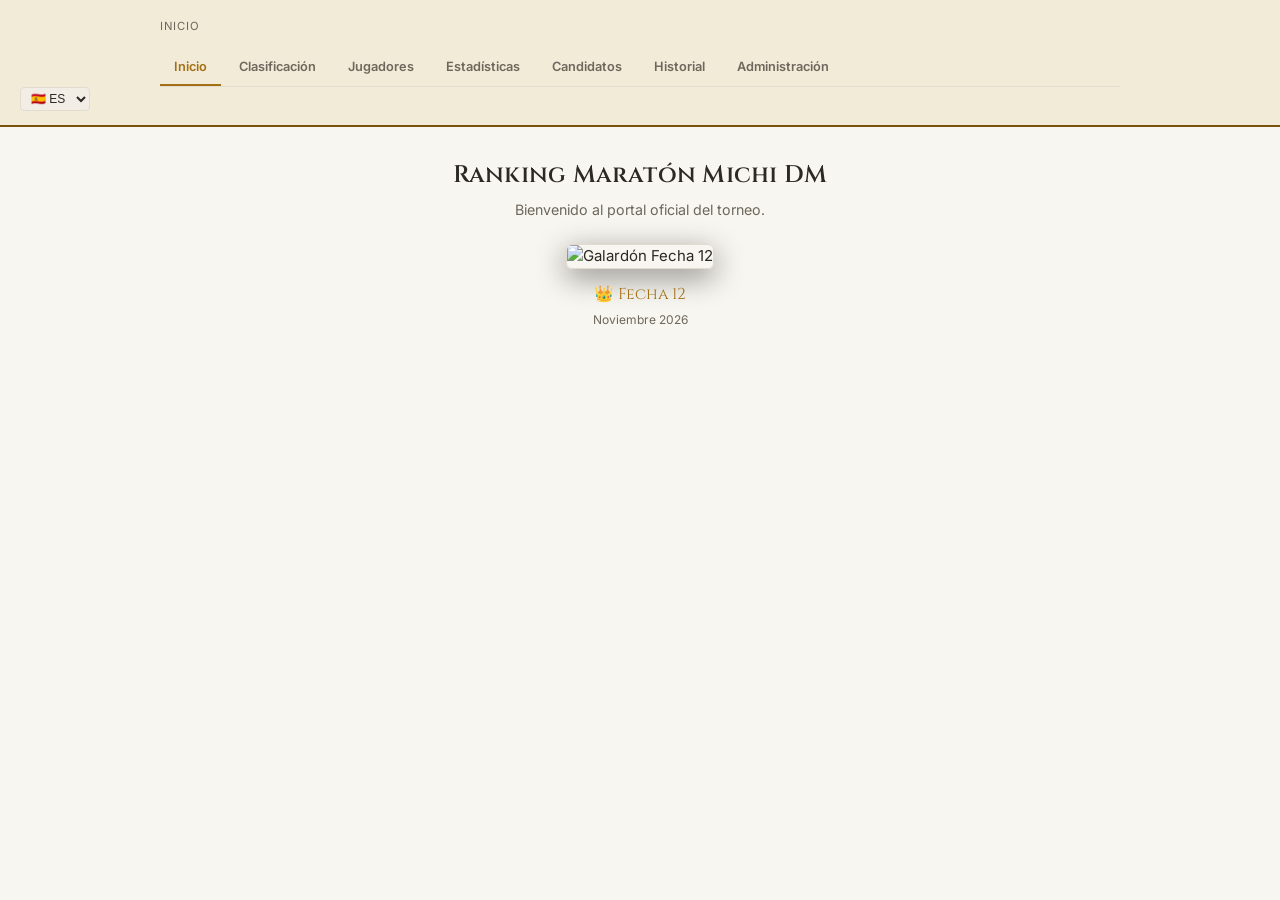
==== commit 595f6553: "Update index.html" ====
--- a/index.html
+++ b/index.html
@@ -93,6 +93,7 @@
   const cont = document.getElementById("contenedor-galardon");
 
   const lista = datos.jornadasImagenes || [];
+  
   // Mapeamos para normalizar la ruta del galardón aceptando cualquiera de las dos claves
   const conGalardon = lista
     .map(j => ({ ...j, urlGalardon: j.imagenGalardon || j.galardon }))
@@ -103,16 +104,27 @@
     return;
   }
 
-  conGalardon.sort((a, b) =>
-    claveOrden({ anio: b.anio, mes: b.mes, jornada: b.jornada, numeroPartida: 0 }) -
-    claveOrden({ anio: a.anio, mes: a.mes, jornada: a.jornada, numeroPartida: 0 })
-  );
+  // Ordenamos de forma robusta por año, mes y número de jornada descendente
+  conGalardon.sort((a, b) => {
+    const anioA = parseInt(a.anio, 10) || 0;
+    const anioB = parseInt(b.anio, 10) || 0;
+    if (anioA !== anioB) return anioB - anioA;
+
+    const mesA = parseInt(a.mes, 10) || 0;
+    const mesB = parseInt(b.mes, 10) || 0;
+    if (mesA !== mesB) return mesB - mesA;
+
+    const jorA = numeroDeJornada(a.jornada);
+    const jorB = numeroDeJornada(b.jornada);
+    return jorB - jorA;
+  });
+
   const ultima = conGalardon[0];
 
   cont.innerHTML = `
     <img src="${ultima.urlGalardon}" alt="Galardón ${ultima.jornada}">
     <div class="etiqueta">👑 ${ultima.jornada}</div>
-    <div class="subetiqueta">${NOMBRES_MES[ultima.mes]} ${ultima.anio}</div>
+    <div class="subetiqueta">${NOMBRES_MES[String(ultima.mes).padStart(2, "0")] || ultima.mes} ${ultima.anio}</div>
   `;
 })();
 </script>
